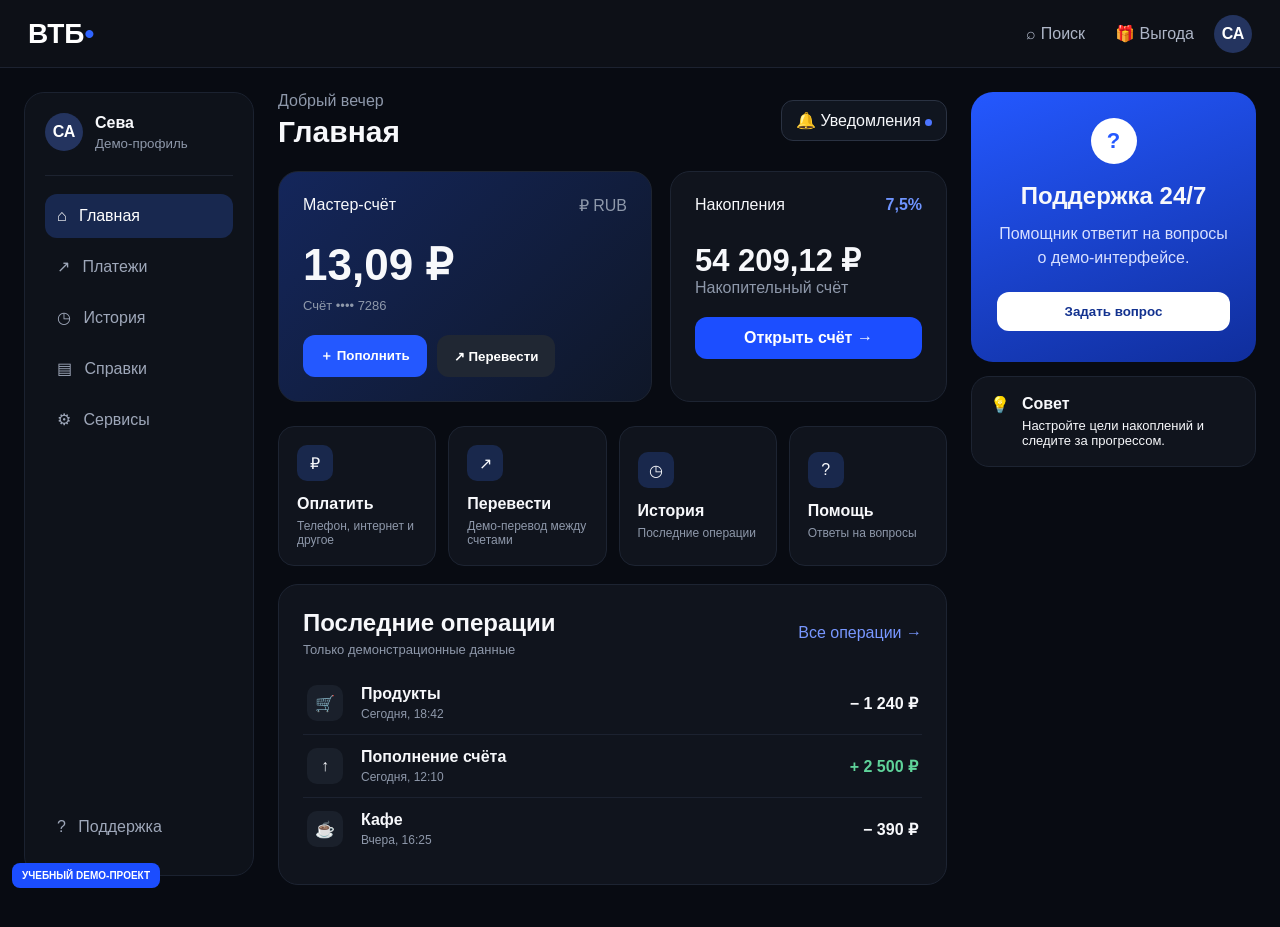
==== index.html @ 23150d65 "Add files via upload" ====
<!DOCTYPE html><html lang="ru"><head><meta charset="UTF-8"><meta name="viewport" content="width=device-width,initial-scale=1"><title>Финансовый кабинет — DEMO</title><link rel="stylesheet" href="style.css"></head><body>
<div class="demo-badge">УЧЕБНЫЙ DEMO-ПРОЕКТ</div><header class="header"><button class="icon-btn mobile-menu" data-action="menu">☰</button><a class="logo" href="index.html">ВТБ<span>•</span></a><div class="header-actions"><button class="header-link" data-action="search">⌕ <span>Поиск</span></button><button class="header-link" data-action="bonus">🎁 <span>Выгода</span></button><button class="avatar" data-action="profile">СА</button></div></header>
<div class="layout"><aside class="sidebar" id="sidebar"><div class="user-card"><div class="avatar big">СА</div><div><strong>Сева</strong><small>Демо-профиль</small></div></div><nav><button class="menu-item active" data-section="home">⌂ <span>Главная</span></button><button class="menu-item" data-section="payments">↗ <span>Платежи</span></button><button class="menu-item" data-section="history">◷ <span>История</span></button><button class="menu-item" data-action="help">▤ <span>Справки</span></button><button class="menu-item" data-action="services">⚙ <span>Сервисы</span></button></nav><div class="sidebar-bottom"><button class="menu-item" data-action="support">? <span>Поддержка</span></button></div></aside>
<main class="content"><div class="page-head"><div><p class="eyebrow">Добрый вечер</p><h1 id="pageTitle">Главная</h1></div><button class="outline-btn" data-action="notifications">🔔 Уведомления <span class="dot"></span></button></div>
<section id="homeSection"><div class="balance-grid"><article class="card balance-card"><div class="card-top"><span>Мастер-счёт</span><span class="muted">₽ RUB</span></div><div class="balance">13,09 ₽</div><div class="account-number">Счёт •••• 7286</div><div class="button-row"><button class="primary-btn" data-action="topup">＋ Пополнить</button><button class="secondary-btn" data-action="transfer">↗ Перевести</button></div></article><article class="card savings-mini"><div class="card-top"><span>Накопления</span><span class="rate">7,5%</span></div><h2>54 209,12 ₽</h2><p>Накопительный счёт</p><a class="full-btn" href="savings.html">Открыть счёт →</a></article></div>
<div class="quick-grid"><button class="quick-card" data-action="payment"><span class="quick-icon">₽</span><strong>Оплатить</strong><small>Телефон, интернет и другое</small></button><button class="quick-card" data-action="transfer"><span class="quick-icon">↗</span><strong>Перевести</strong><small>Демо-перевод между счетами</small></button><button class="quick-card" data-action="history"><span class="quick-icon">◷</span><strong>История</strong><small>Последние операции</small></button><button class="quick-card" data-action="support"><span class="quick-icon">?</span><strong>Помощь</strong><small>Ответы на вопросы</small></button></div>
<article class="card"><div class="section-title"><div><h2>Последние операции</h2><p>Только демонстрационные данные</p></div><button class="text-btn" data-action="history">Все операции →</button></div><div class="transactions"><div class="transaction"><span class="tx-icon">🛒</span><div><strong>Продукты</strong><small>Сегодня, 18:42</small></div><b>− 1 240 ₽</b></div><div class="transaction"><span class="tx-icon">↑</span><div><strong>Пополнение счёта</strong><small>Сегодня, 12:10</small></div><b class="plus">+ 2 500 ₽</b></div><div class="transaction"><span class="tx-icon">☕</span><div><strong>Кафе</strong><small>Вчера, 16:25</small></div><b>− 390 ₽</b></div></div></article></section>
<section id="paymentsSection" class="hidden"><article class="card"><div class="section-title"><div><h2>Платежи</h2><p>Интерактивная демонстрация без реальных операций</p></div></div><div class="service-grid"><button class="service-card" data-action="payment-form">📱<strong>Мобильная связь</strong><small>Пополнить номер</small></button><button class="service-card" data-action="payment-form">🌐<strong>Интернет</strong><small>Оплатить интернет</small></button><button class="service-card" data-action="payment-form">🏠<strong>ЖКХ</strong><small>Оплатить коммунальные услуги</small></button><button class="service-card" data-action="payment-form">🎮<strong>Развлечения</strong><small>Демо-оплата</small></button></div></article></section>
<section id="historySection" class="hidden"><article class="card"><div class="section-title"><div><h2>История операций</h2><p>Данные придуманы для демонстрации интерфейса</p></div><button class="outline-btn" data-action="filter">Фильтр</button></div><div class="transactions"><div class="transaction"><span class="tx-icon">🛒</span><div><strong>Продукты</strong><small>13 сентября, 18:42 · Карта</small></div><b>− 1 240 ₽</b></div><div class="transaction"><span class="tx-icon">↑</span><div><strong>Пополнение счёта</strong><small>13 сентября, 12:10 · Демо</small></div><b class="plus">+ 2 500 ₽</b></div><div class="transaction"><span class="tx-icon">☕</span><div><strong>Кафе</strong><small>12 ноября, 16:25 · Карта</small></div><b>− 390 ₽</b></div><div class="transaction"><span class="tx-icon">🎬</span><div><strong>Кино</strong><small>11 сентября, 20:15 · Карта</small></div><b>− 850 ₽</b></div></div></article></section></main>
<aside class="support-panel"><div class="support-card"><span class="support-symbol">?</span><h2>Поддержка 24/7</h2><p>Помощник ответит на вопросы о демо-интерфейсе.</p><button class="white-btn" data-action="support">Задать вопрос</button></div><div class="tip-card">💡 <div><strong>Совет</strong><p>Настройте цели накоплений и следите за прогрессом.</p></div></div></aside></div>
<div class="modal" id="modal"><div class="modal-box"><button class="modal-close" data-action="close">×</button><div id="modalContent"></div></div></div><script src="app.js"></script></body></html>
---- style.css ----
*{box-sizing:border-box;margin:0;padding:0}body{font-family:Arial,sans-serif;background:#080b12;color:#f7f8fb;min-height:100vh}.demo-badge{position:fixed;bottom:12px;left:12px;z-index:2000;background:#1b4dff;color:#fff;padding:7px 10px;border-radius:8px;font-size:10px;font-weight:700}.header{height:68px;border-bottom:1px solid #1c2230;background:#0d1017;display:flex;align-items:center;justify-content:space-between;padding:0 28px;position:sticky;top:0;z-index:100}.logo{font-size:28px;font-weight:800;color:#fff;text-decoration:none}.logo span{color:#2f64ff}.header-actions{display:flex;gap:10px;align-items:center}.header-link,.icon-btn,.avatar,.outline-btn,.text-btn,.menu-item,.quick-card,.service-card{font:inherit;border:0;background:none;color:inherit;cursor:pointer}.header-link{padding:10px;color:#aeb6c7}.avatar{width:38px;height:38px;border-radius:50%;background:#24345f;color:#fff;font-weight:700}.avatar.big{display:grid;place-items:center}.mobile-menu{display:none}.layout{display:grid;grid-template-columns:230px minmax(0,1fr) 285px;gap:24px;padding:24px;max-width:1500px;margin:auto}.sidebar{background:#0e121a;border:1px solid #1b2230;border-radius:20px;padding:20px;height:calc(100vh - 116px);position:sticky;top:92px;display:flex;flex-direction:column}.user-card{display:flex;gap:12px;align-items:center;padding-bottom:24px;border-bottom:1px solid #1d2330}.user-card small{display:block;color:#8e98aa;margin-top:4px}.sidebar nav{padding-top:18px}.menu-item{width:100%;text-align:left;padding:13px 12px;border-radius:12px;color:#9ea7b9;margin-bottom:6px}.menu-item span{margin-left:8px}.menu-item:hover,.menu-item.active{background:#18284f;color:#fff}.sidebar-bottom{margin-top:auto}.page-head{display:flex;align-items:center;justify-content:space-between;margin-bottom:22px}.eyebrow,.muted,.account-number,.label,.card p,.transaction small,.quick-card small,.service-card small{color:#8e98aa}.page-head h1{font-size:30px;margin-top:5px}.outline-btn{border:1px solid #2a3242;padding:10px 14px;border-radius:12px;background:#10151f}.dot{display:inline-block;width:7px;height:7px;background:#4d75ff;border-radius:50%}.balance-grid{display:grid;grid-template-columns:1.35fr 1fr;gap:18px}.card{background:#10141d;border:1px solid #1d2432;border-radius:20px;padding:24px;margin-bottom:18px}.balance-card{background:linear-gradient(135deg,#14265b,#0f1728)}.card-top,.section-title{display:flex;justify-content:space-between}.balance{font-size:44px;font-weight:800;margin:24px 0 8px}.account-number{font-size:13px}.button-row{display:flex;gap:10px;margin-top:22px;flex-wrap:wrap}.primary-btn,.secondary-btn,.full-btn,.white-btn{border:0;border-radius:12px;padding:12px 17px;font-weight:700;cursor:pointer;text-decoration:none;display:inline-block}.primary-btn{background:#2458ff;color:white}.secondary-btn{background:#202733;color:white}.full-btn{background:#1c4eff;color:white;width:100%;text-align:center;margin-top:20px}.rate,.percent{color:#6f95ff;font-weight:700}.savings-mini h2{font-size:31px;margin-top:28px}.quick-grid{display:grid;grid-template-columns:repeat(4,1fr);gap:12px;margin:6px 0 18px}.quick-card{background:#10141d;border:1px solid #1d2432;border-radius:16px;padding:18px;text-align:left}.quick-icon{display:grid;place-items:center;width:36px;height:36px;border-radius:10px;background:#19284c;margin-bottom:14px}.quick-card strong,.quick-card small{display:block}.quick-card small{font-size:12px;margin-top:6px}.section-title{align-items:center;margin-bottom:15px}.section-title p{font-size:13px;margin-top:5px}.text-btn{color:#7897ff}.transactions{display:grid}.transaction{display:grid;grid-template-columns:42px 1fr auto;align-items:center;gap:12px;padding:13px 4px;border-bottom:1px solid #1c2230}.transaction:last-child{border:0}.tx-icon{width:36px;height:36px;border-radius:10px;background:#1a202b;display:grid;place-items:center}.transaction small{display:block;font-size:12px;margin-top:4px}.plus{color:#5fd39a}.support-card{background:linear-gradient(160deg,#2458ff,#102e9c);border-radius:22px;padding:26px;text-align:center;min-height:270px}.support-symbol{width:46px;height:46px;border-radius:50%;display:grid;place-items:center;background:#fff;color:#2458ff;margin:0 auto 18px;font-weight:800;font-size:22px}.support-card p{color:#d8e0ff;line-height:1.5;margin:12px 0 22px}.white-btn{background:#fff;color:#12318f;width:100%}.tip-card{display:flex;gap:12px;padding:18px;margin-top:14px;border:1px solid #1d2432;background:#10141d;border-radius:18px}.tip-card p{font-size:13px;margin-top:5px}.hidden{display:none}.modal{position:fixed;inset:0;background:rgba(0,0,0,.72);display:flex;align-items:center;justify-content:center;opacity:0;visibility:hidden;transition:.2s;z-index:1500;padding:20px}.modal.show{opacity:1;visibility:visible}.modal-box{position:relative;width:480px;max-width:100%;background:#11161f;border:1px solid #2a3241;border-radius:22px;padding:30px}.modal-close{position:absolute;right:12px;top:10px;border:0;background:transparent;color:#aeb6c7;font-size:28px;cursor:pointer}.modal-box label{display:block;color:#b9c1cf;font-size:13px;margin:14px 0}.modal-box input{display:block;width:100%;margin-top:7px;padding:13px;border:1px solid #2b3445;background:#0b0f16;color:#fff;border-radius:10px}.modal-note{color:#9ba5b6;line-height:1.5;margin-bottom:16px}.modal-amount{font-size:30px;font-weight:800;margin-top:10px}.full{width:100%;margin-top:12px}.service-grid{display:grid;grid-template-columns:1fr 1fr;gap:10px}.service-card{background:#151b25;border:1px solid #263041;border-radius:14px;padding:17px;text-align:left;min-height:90px}.service-card strong,.service-card small{display:block;margin-top:8px}.service-list{display:grid;gap:9px}.service-list button{padding:15px;background:#171d27;border:1px solid #273043;color:#fff;border-radius:12px;text-align:left}.notice{padding:14px;background:#171d27;border-radius:12px;margin:8px 0}.notice p{color:#a5afbf;margin-top:5px;font-size:13px}.toast{position:fixed;bottom:24px;left:50%;transform:translateX(-50%);background:#fff;color:#111;padding:13px 18px;border-radius:12px;z-index:3000;font-weight:700}.back-link{color:#b8c0cf;text-decoration:none}.savings-page{max-width:1100px;margin:auto;padding:35px 24px}.savings-hero{display:grid;grid-template-columns:1fr auto;gap:25px;align-items:center;background:linear-gradient(135deg,#132963,#101824)}.savings-hero h2{font-size:48px;margin:15px 0}.rate-big{font-size:44px;font-weight:800;color:#7ea0ff}.rate-big small{display:block;font-size:13px;color:#aeb7c8}.savings-hero .button-row{grid-column:1/-1}.savings-grid{display:grid;grid-template-columns:1fr 1fr;gap:18px}.progress{height:9px;background:#242b38;border-radius:99px;overflow:hidden;margin:20px 0}.progress span{display:block;height:100%;width:84%;background:#3e6cff;border-radius:99px}.earning{font-size:32px;font-weight:800;margin:30px 0 10px}.earning small{display:block;color:#8e98aa;font-size:12px;font-weight:400;margin-top:5px}@media(max-width:1100px){.layout{grid-template-columns:210px minmax(0,1fr)}.support-panel{display:none}.quick-grid{grid-template-columns:repeat(2,1fr)}}@media(max-width:760px){.header{padding:0 14px}.header-link span{display:none}.mobile-menu{display:block;font-size:22px}.layout{display:block;padding:14px}.sidebar{position:fixed;left:14px;top:82px;width:250px;height:auto;z-index:1200;transform:translateX(-120%);transition:.25s;box-shadow:0 20px 50px #000}.sidebar.open{transform:translateX(0)}.page-head h1{font-size:25px}.balance-grid,.savings-grid{grid-template-columns:1fr}.balance{font-size:37px}.quick-grid{grid-template-columns:1fr 1fr}.savings-hero{grid-template-columns:1fr}.savings-hero h2{font-size:37px}.rate-big{font-size:37px}.service-grid{grid-template-columns:1fr}.transaction{font-size:13px}.card{padding:18px}}@media(max-width:430px){.quick-grid{grid-template-columns:1fr}}
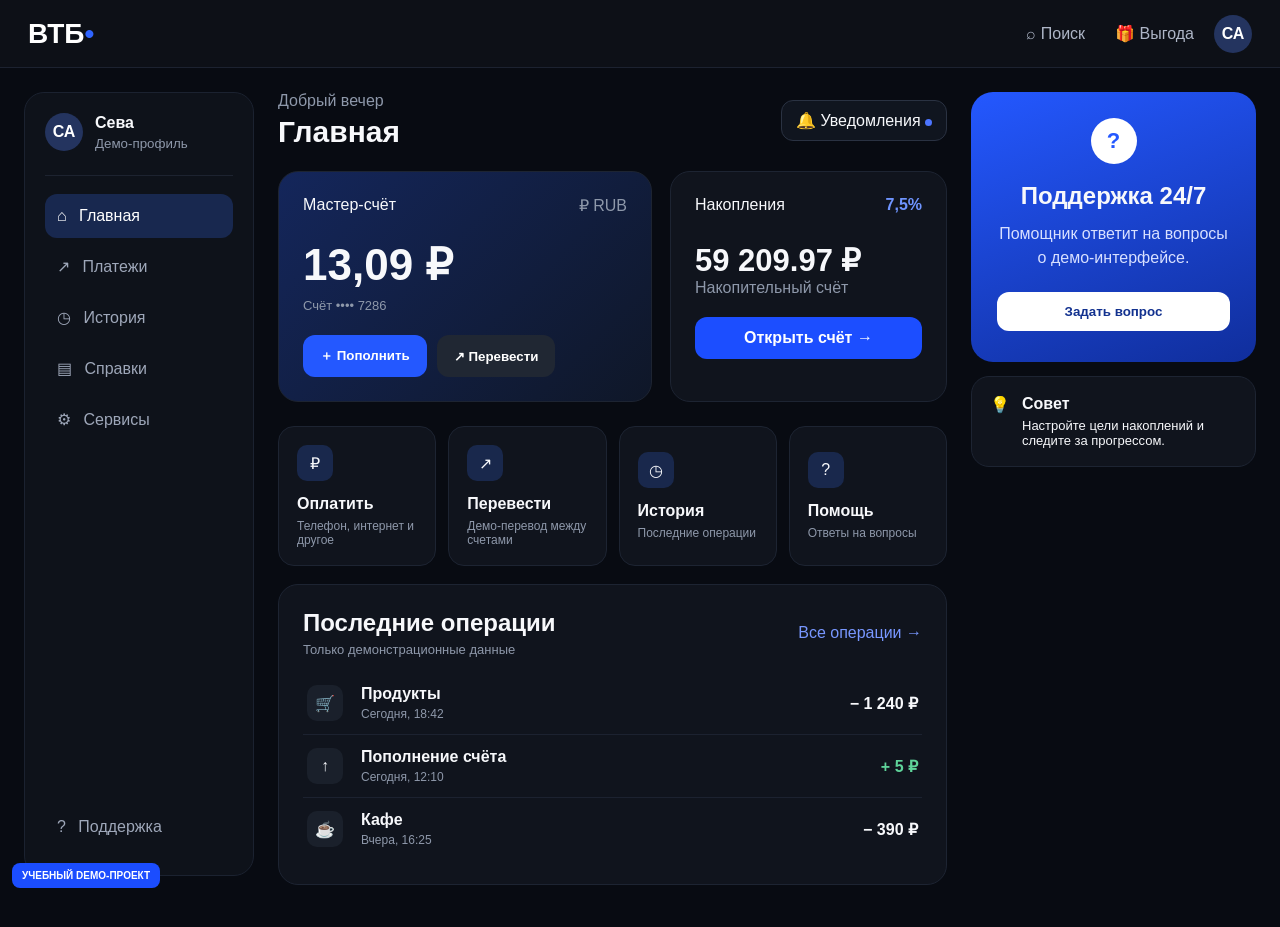
==== commit 8cbe2594: "Add files via upload" ====
--- a/index.html
+++ b/index.html
@@ -2,9 +2,9 @@
 <div class="demo-badge">УЧЕБНЫЙ DEMO-ПРОЕКТ</div><header class="header"><button class="icon-btn mobile-menu" data-action="menu">☰</button><a class="logo" href="index.html">ВТБ<span>•</span></a><div class="header-actions"><button class="header-link" data-action="search">⌕ <span>Поиск</span></button><button class="header-link" data-action="bonus">🎁 <span>Выгода</span></button><button class="avatar" data-action="profile">СА</button></div></header>
 <div class="layout"><aside class="sidebar" id="sidebar"><div class="user-card"><div class="avatar big">СА</div><div><strong>Сева</strong><small>Демо-профиль</small></div></div><nav><button class="menu-item active" data-section="home">⌂ <span>Главная</span></button><button class="menu-item" data-section="payments">↗ <span>Платежи</span></button><button class="menu-item" data-section="history">◷ <span>История</span></button><button class="menu-item" data-action="help">▤ <span>Справки</span></button><button class="menu-item" data-action="services">⚙ <span>Сервисы</span></button></nav><div class="sidebar-bottom"><button class="menu-item" data-action="support">? <span>Поддержка</span></button></div></aside>
 <main class="content"><div class="page-head"><div><p class="eyebrow">Добрый вечер</p><h1 id="pageTitle">Главная</h1></div><button class="outline-btn" data-action="notifications">🔔 Уведомления <span class="dot"></span></button></div>
-<section id="homeSection"><div class="balance-grid"><article class="card balance-card"><div class="card-top"><span>Мастер-счёт</span><span class="muted">₽ RUB</span></div><div class="balance">13,09 ₽</div><div class="account-number">Счёт •••• 7286</div><div class="button-row"><button class="primary-btn" data-action="topup">＋ Пополнить</button><button class="secondary-btn" data-action="transfer">↗ Перевести</button></div></article><article class="card savings-mini"><div class="card-top"><span>Накопления</span><span class="rate">7,5%</span></div><h2>54 209,12 ₽</h2><p>Накопительный счёт</p><a class="full-btn" href="savings.html">Открыть счёт →</a></article></div>
+<section id="homeSection"><div class="balance-grid"><article class="card balance-card"><div class="card-top"><span>Мастер-счёт</span><span class="muted">₽ RUB</span></div><div class="balance">13,09 ₽</div><div class="account-number">Счёт •••• 7286</div><div class="button-row"><button class="primary-btn" data-action="topup">＋ Пополнить</button><button class="secondary-btn" data-action="transfer">↗ Перевести</button></div></article><article class="card savings-mini"><div class="card-top"><span>Накопления</span><span class="rate">7,5%</span></div><h2>59 209.97 ₽</h2><p>Накопительный счёт</p><a class="full-btn" href="savings.html">Открыть счёт →</a></article></div>
 <div class="quick-grid"><button class="quick-card" data-action="payment"><span class="quick-icon">₽</span><strong>Оплатить</strong><small>Телефон, интернет и другое</small></button><button class="quick-card" data-action="transfer"><span class="quick-icon">↗</span><strong>Перевести</strong><small>Демо-перевод между счетами</small></button><button class="quick-card" data-action="history"><span class="quick-icon">◷</span><strong>История</strong><small>Последние операции</small></button><button class="quick-card" data-action="support"><span class="quick-icon">?</span><strong>Помощь</strong><small>Ответы на вопросы</small></button></div>
-<article class="card"><div class="section-title"><div><h2>Последние операции</h2><p>Только демонстрационные данные</p></div><button class="text-btn" data-action="history">Все операции →</button></div><div class="transactions"><div class="transaction"><span class="tx-icon">🛒</span><div><strong>Продукты</strong><small>Сегодня, 18:42</small></div><b>− 1 240 ₽</b></div><div class="transaction"><span class="tx-icon">↑</span><div><strong>Пополнение счёта</strong><small>Сегодня, 12:10</small></div><b class="plus">+ 2 500 ₽</b></div><div class="transaction"><span class="tx-icon">☕</span><div><strong>Кафе</strong><small>Вчера, 16:25</small></div><b>− 390 ₽</b></div></div></article></section>
+<article class="card"><div class="section-title"><div><h2>Последние операции</h2><p>Только демонстрационные данные</p></div><button class="text-btn" data-action="history">Все операции →</button></div><div class="transactions"><div class="transaction"><span class="tx-icon">🛒</span><div><strong>Продукты</strong><small>Сегодня, 18:42</small></div><b>− 1 240 ₽</b></div><div class="transaction"><span class="tx-icon">↑</span><div><strong>Пополнение счёта</strong><small>Сегодня, 12:10</small></div><b class="plus">+ 5 ₽</b></div><div class="transaction"><span class="tx-icon">☕</span><div><strong>Кафе</strong><small>Вчера, 16:25</small></div><b>− 390 ₽</b></div></div></article></section>
 <section id="paymentsSection" class="hidden"><article class="card"><div class="section-title"><div><h2>Платежи</h2><p>Интерактивная демонстрация без реальных операций</p></div></div><div class="service-grid"><button class="service-card" data-action="payment-form">📱<strong>Мобильная связь</strong><small>Пополнить номер</small></button><button class="service-card" data-action="payment-form">🌐<strong>Интернет</strong><small>Оплатить интернет</small></button><button class="service-card" data-action="payment-form">🏠<strong>ЖКХ</strong><small>Оплатить коммунальные услуги</small></button><button class="service-card" data-action="payment-form">🎮<strong>Развлечения</strong><small>Демо-оплата</small></button></div></article></section>
 <section id="historySection" class="hidden"><article class="card"><div class="section-title"><div><h2>История операций</h2><p>Данные придуманы для демонстрации интерфейса</p></div><button class="outline-btn" data-action="filter">Фильтр</button></div><div class="transactions"><div class="transaction"><span class="tx-icon">🛒</span><div><strong>Продукты</strong><small>13 сентября, 18:42 · Карта</small></div><b>− 1 240 ₽</b></div><div class="transaction"><span class="tx-icon">↑</span><div><strong>Пополнение счёта</strong><small>13 сентября, 12:10 · Демо</small></div><b class="plus">+ 2 500 ₽</b></div><div class="transaction"><span class="tx-icon">☕</span><div><strong>Кафе</strong><small>12 ноября, 16:25 · Карта</small></div><b>− 390 ₽</b></div><div class="transaction"><span class="tx-icon">🎬</span><div><strong>Кино</strong><small>11 сентября, 20:15 · Карта</small></div><b>− 850 ₽</b></div></div></article></section></main>
 <aside class="support-panel"><div class="support-card"><span class="support-symbol">?</span><h2>Поддержка 24/7</h2><p>Помощник ответит на вопросы о демо-интерфейсе.</p><button class="white-btn" data-action="support">Задать вопрос</button></div><div class="tip-card">💡 <div><strong>Совет</strong><p>Настройте цели накоплений и следите за прогрессом.</p></div></div></aside></div>
